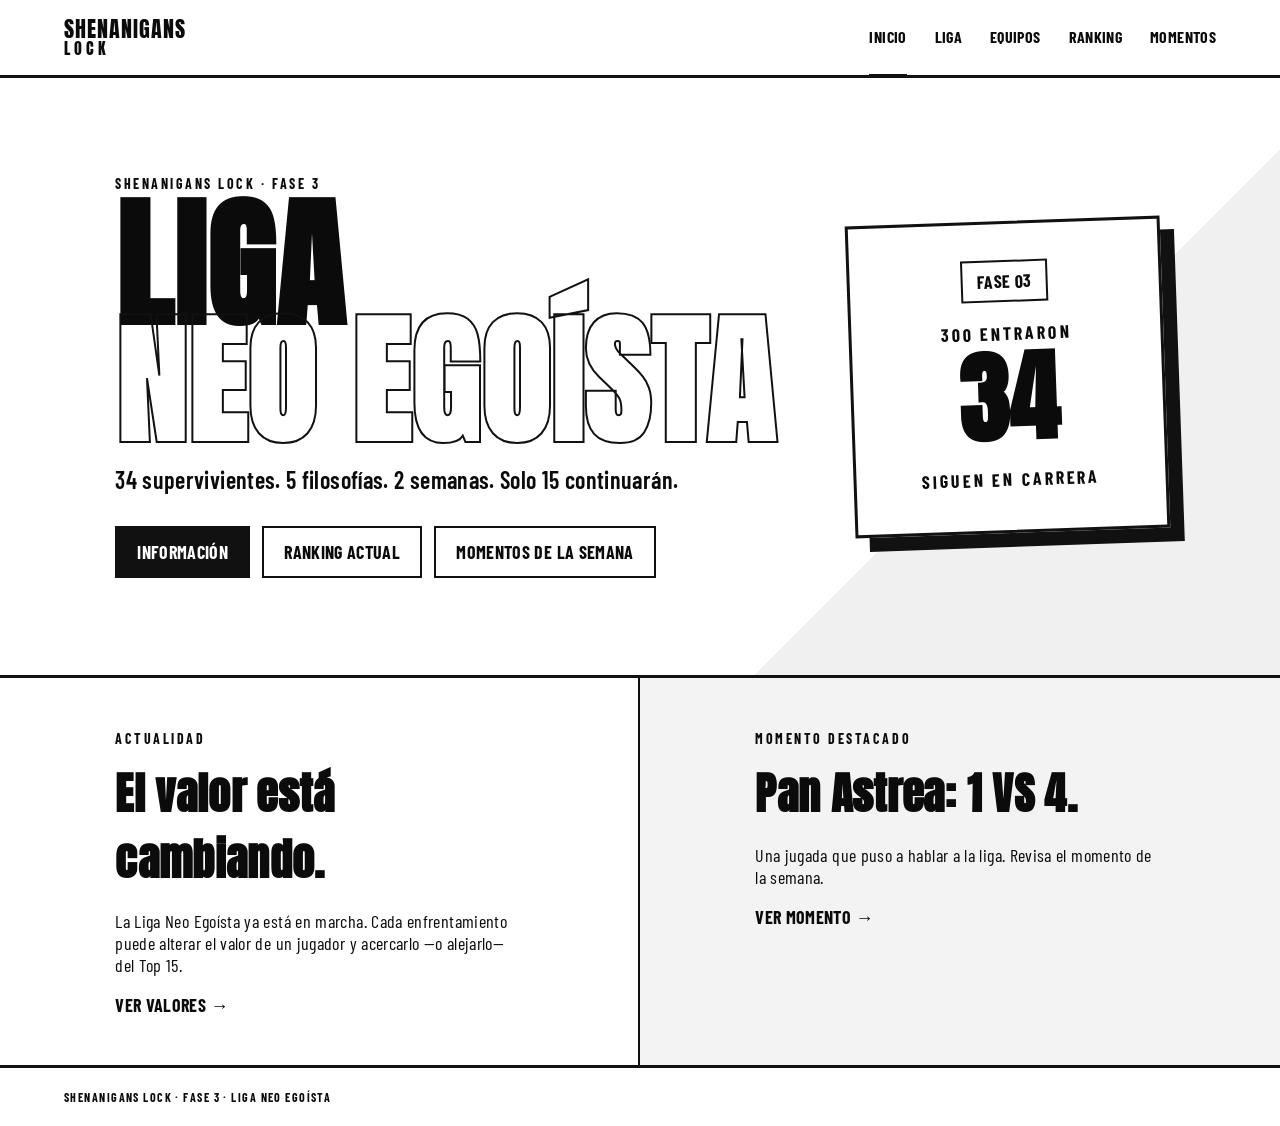
==== index.html @ 3d466a5f "Add files via upload" ====
<!doctype html>
<html lang="es">
<head>
<meta charset="utf-8">
<meta name="viewport" content="width=device-width, initial-scale=1">
<title>Shenanigans Lock — Liga Neo Egoísta</title>
<link rel="stylesheet" href="style.css">
</head>
<body>
<header class="topbar">
  <a class="brand" href="index.html">SHENANIGANS<br><span>LOCK</span></a>
  <nav>
    <a class="active" href="index.html">INICIO</a>
    <a href="info.html">LIGA</a>
    <a href="teams.html">EQUIPOS</a>
    <a href="ranking.html">RANKING</a>
    <a href="moments.html">MOMENTOS</a>
  </nav>
</header>

<main class="home">
  <section class="hero">
    <div class="hero-copy">
      <p class="eyebrow">SHENANIGANS LOCK · FASE 3</p>
      <h1>LIGA<br><span>NEO EGOÍSTA</span></h1>
      <p class="lead">34 supervivientes. 5 filosofías. 2 semanas. Solo 15 continuarán.</p>
      <div class="buttons">
        <a class="btn dark" href="info.html">INFORMACIÓN</a>
        <a class="btn" href="ranking.html">RANKING ACTUAL</a>
        <a class="btn" href="moments.html">MOMENTOS DE LA SEMANA</a>
      </div>
    </div>
    <div class="hero-card">
      <div class="stamp">FASE 03</div>
      <p>300 ENTRARON</p>
      <strong>34</strong>
      <p>SIGUEN EN CARRERA</p>
    </div>
  </section>

  <section class="news-grid">
    <article class="feature">
      <span class="tag">ACTUALIDAD</span>
      <h2>El valor está cambiando.</h2>
      <p>La Liga Neo Egoísta ya está en marcha. Cada enfrentamiento puede alterar el valor de un jugador y acercarlo —o alejarlo— del Top 15.</p>
      <a href="ranking.html">VER VALORES →</a>
    </article>
    <article class="feature outline">
      <span class="tag">MOMENTO DESTACADO</span>
      <h2>Pan Astrea: 1 VS 4.</h2>
      <p>Una jugada que puso a hablar a la liga. Revisa el momento de la semana.</p>
      <a href="moments.html">VER MOMENTO →</a>
    </article>
  </section>
</main>
<footer>SHENANIGANS LOCK · FASE 3 · LIGA NEO EGOÍSTA</footer>
</body>
</html>
---- style.css ----
@import url('https://fonts.googleapis.com/css2?family=Anton&family=Barlow+Condensed:wght@400;500;600;700&display=swap');
:root{--black:#0b0b0b;--paper:#fff;--gray:#e9e9e9;--line:#161616;--red:#d71920}
*{box-sizing:border-box}body{margin:0;background:#fff;color:var(--black);font-family:'Barlow Condensed',Arial,sans-serif;font-size:18px;letter-spacing:.02em}a{color:inherit;text-decoration:none}.topbar{height:78px;border-bottom:3px solid #111;display:flex;align-items:center;justify-content:space-between;padding:0 5vw;background:#fff;position:sticky;top:0;z-index:5}.brand{font-family:Anton,Impact,sans-serif;font-size:22px;line-height:.78;letter-spacing:1px}.brand span{font-size:16px;letter-spacing:4px}nav{display:flex;gap:28px;font-weight:700;font-size:16px}nav a{padding:28px 0;border-bottom:3px solid transparent}nav a:hover,nav .active{border-bottom-color:#111}.home{min-height:calc(100vh - 78px)}.hero{min-height:600px;display:grid;grid-template-columns:1.4fr .6fr;align-items:center;padding:7vw 9vw;border-bottom:3px solid #111;background:linear-gradient(135deg,#fff 0,#fff 72%,#f0f0f0 72%)}.eyebrow,.tag{font-weight:700;font-size:14px;letter-spacing:.18em}.eyebrow{margin:0 0 15px}.hero h1,.page-head h1,.ranking-hero h1{font-family:Anton,Impact,sans-serif;font-size:clamp(70px,11vw,150px);line-height:.83;margin:0;letter-spacing:.01em}.hero h1 span{display:inline-block;-webkit-text-stroke:2px #111;color:transparent}.lead{max-width:640px;font-size:24px;font-weight:600}.buttons{display:flex;flex-wrap:wrap;gap:12px;margin-top:32px}.btn{border:2px solid #111;padding:13px 20px;font-weight:700;background:#fff}.btn.dark{background:#111;color:#fff}.hero-card{border:3px solid #111;background:#fff;padding:36px;text-align:center;transform:rotate(-2deg);box-shadow:14px 14px 0 #111}.hero-card .stamp{display:inline-block;border:2px solid #111;padding:8px 14px;font-weight:700}.hero-card p{margin:20px 0 4px;font-weight:700;letter-spacing:.16em}.hero-card strong{font-family:Anton;font-size:100px;line-height:1}.news-grid{display:grid;grid-template-columns:1fr 1fr}.feature{padding:48px 9vw;border-right:2px solid #111}.feature:last-child{border-right:0}.feature h2{font-family:Anton;font-size:44px;margin:12px 0}.feature p{max-width:600px}.feature a{font-weight:700}.feature.outline{background:#f3f3f3}.page{max-width:1200px;margin:auto;padding:80px 5vw}.page-head{margin-bottom:45px}.page-head h1{font-size:clamp(55px,9vw,105px)}.page-head p{font-size:21px;max-width:760px}.stats{display:grid;grid-template-columns:repeat(4,1fr);border:3px solid #111;margin-bottom:35px}.stats div{padding:22px;border-right:2px solid #111}.stats div:last-child{border-right:0}.stats b{display:block;font-family:Anton;font-size:55px}.stats span{font-weight:700;letter-spacing:.12em}.two-col{display:grid;grid-template-columns:1fr 1fr;gap:25px}.paper{border:2px solid #111;padding:30px;background:#fff}.paper h2,.paper h3{font-family:Anton;margin-top:0}.wide{margin-top:25px}.big-number{font-family:Anton;font-size:38px;border-top:2px solid #111;border-bottom:2px solid #111;padding:12px 0}.team-list{display:grid;gap:18px}.team{display:grid;grid-template-columns:100px 1fr;border:2px solid #111;min-height:180px}.team-mark{display:grid;place-items:center;font-family:Anton;font-size:45px;border-right:2px solid #111}.team-mark.red{background:#d71920;color:#fff}.team-mark.gold{background:#eee}.team-mark.blue{background:#ddd}.team-mark.mult{background:#f2f2f2}.team-mark.black{background:#111;color:#fff}.team h2{font-family:Anton;font-size:38px;margin:20px 0 5px}.team p,.team b{margin-right:20px}.team b{font-size:13px;letter-spacing:.14em}.ranking-page{max-width:1100px;margin:auto;padding:55px 4vw}.ranking-hero{display:flex;justify-content:space-between;align-items:end;border-bottom:4px solid #111;padding-bottom:25px;margin-bottom:20px}.ranking-hero h1{font-size:78px}.live{font-family:Anton;font-size:25px;text-align:right}.live span{font-family:'Barlow Condensed';font-size:14px;letter-spacing:.15em}.rank-row{display:grid;grid-template-columns:85px 1fr 250px 65px;align-items:center;min-height:72px;border:1px solid #111;border-top:0;background:#fff}.rank-row:first-child{border-top:1px solid #111}.rank-row.top3{background:#f1f1f1}.rank-no{font-family:Anton;font-size:35px;text-align:center;border-right:1px solid #111;height:100%;display:grid;place-items:center}.rank-player{padding:8px 18px}.micro{display:block;font-size:10px;letter-spacing:.2em}.rank-player strong{font-family:Anton;font-size:31px}.rank-value{font-family:Anton;font-size:28px;text-align:right;padding-right:20px}.rank-up{font-family:Anton;font-size:28px;text-align:center}.extra{margin-top:40px;border:3px solid #111;padding:22px}.extra>div:first-child{margin-bottom:18px}.extra span{font-size:12px;letter-spacing:.2em;font-weight:700}.extra h2{font-family:Anton;margin:3px 0}.extra-player{display:flex;justify-content:space-between;border-top:1px solid #111;padding:13px 0;font-size:20px}.extra-player strong{font-family:Anton}.note{font-size:14px;font-weight:700;margin-top:20px}.moment-card{border:3px solid #111;display:grid;grid-template-columns:1.15fr .85fr}.moment-image{background:#111;min-height:420px;display:flex;align-items:center;justify-content:center;overflow:hidden}.moment-image img{width:100%;height:100%;object-fit:cover}.moment-copy{padding:45px}.moment-copy h2{font-family:Anton;font-size:47px;line-height:.95}.moment-copy p{font-size:21px}.views{font-family:Anton;font-size:48px;border-top:2px solid #111;padding-top:18px;margin-top:30px}.views span{font-family:'Barlow Condensed';font-size:13px;letter-spacing:.2em;font-weight:700}.moments .page-head{margin-bottom:35px}footer{border-top:3px solid #111;padding:22px 5vw;font-weight:700;letter-spacing:.12em;font-size:12px}@media(max-width:800px){nav{gap:10px;font-size:12px}.topbar{padding:0 18px}.hero,.two-col,.moment-card{grid-template-columns:1fr}.hero{padding:55px 7vw}.hero-card{margin-top:40px}.stats{grid-template-columns:1fr 1fr}.stats div:nth-child(2){border-right:0}.stats div:nth-child(-n+2){border-bottom:2px solid #111}.rank-row{grid-template-columns:55px 1fr 125px 35px}.rank-value{font-size:20px}.rank-player strong{font-size:24px}.ranking-hero{align-items:start}.ranking-hero h1{font-size:58px}.moment-image{min-height:300px}.moment-copy{padding:28px}.team{grid-template-columns:65px 1fr}.team h2{font-size:28px}}
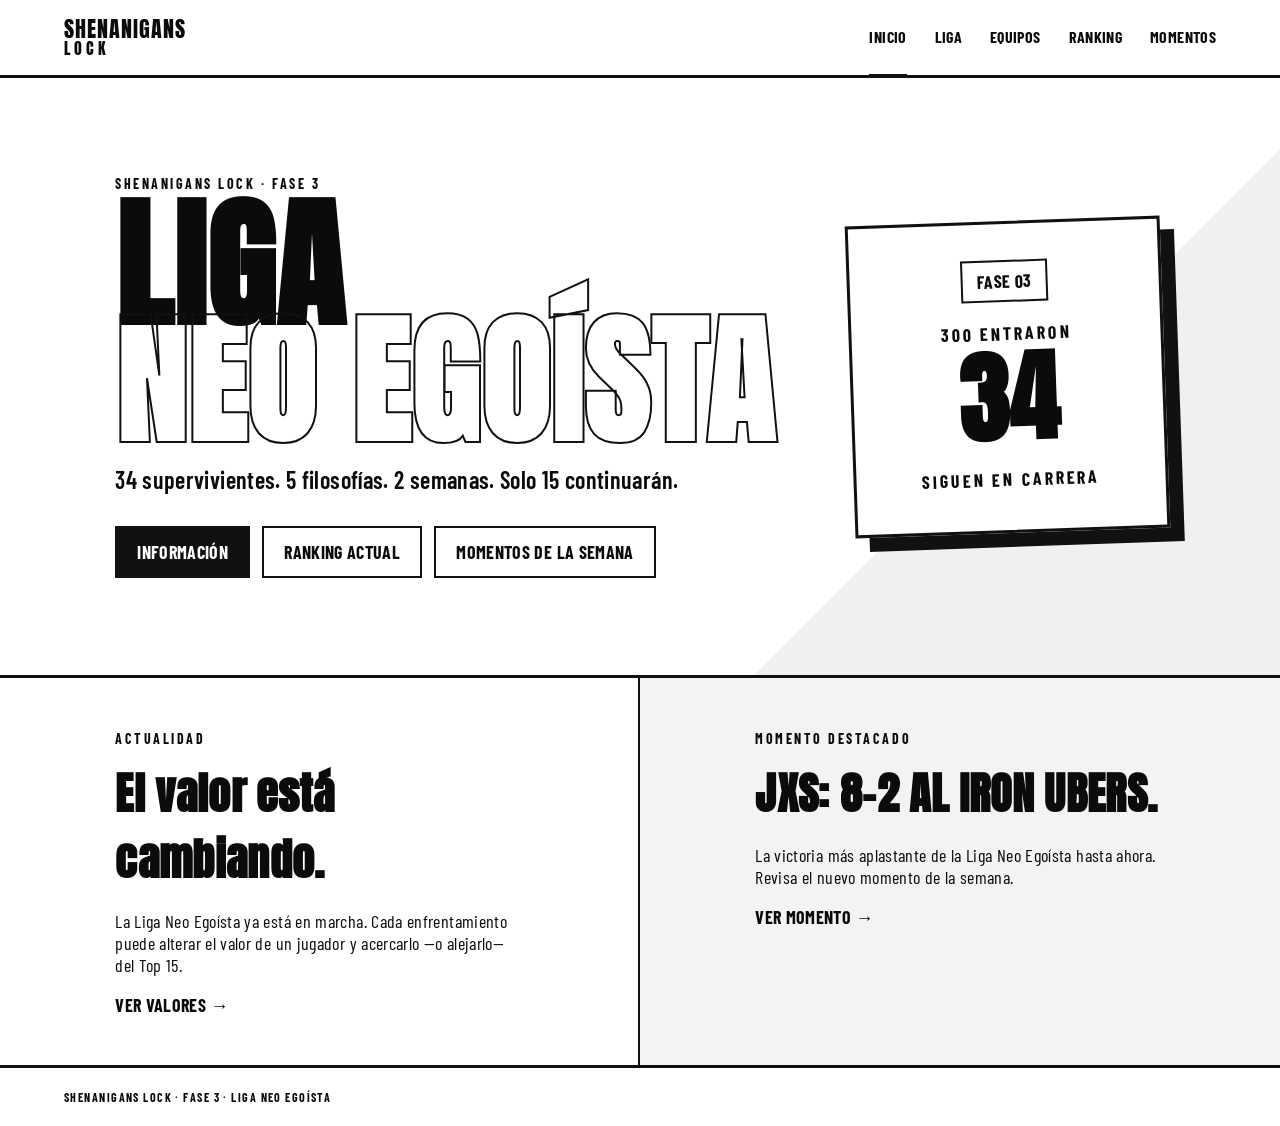
==== commit 4fe1f926: "Add files via upload" ====
--- a/index.html
+++ b/index.html
@@ -47,8 +47,8 @@
     </article>
     <article class="feature outline">
       <span class="tag">MOMENTO DESTACADO</span>
-      <h2>Pan Astrea: 1 VS 4.</h2>
-      <p>Una jugada que puso a hablar a la liga. Revisa el momento de la semana.</p>
+      <h2>JXS: 8-2 AL IRON UBERS.</h2>
+      <p>La victoria más aplastante de la Liga Neo Egoísta hasta ahora. Revisa el nuevo momento de la semana.</p>
       <a href="moments.html">VER MOMENTO →</a>
     </article>
   </section>
